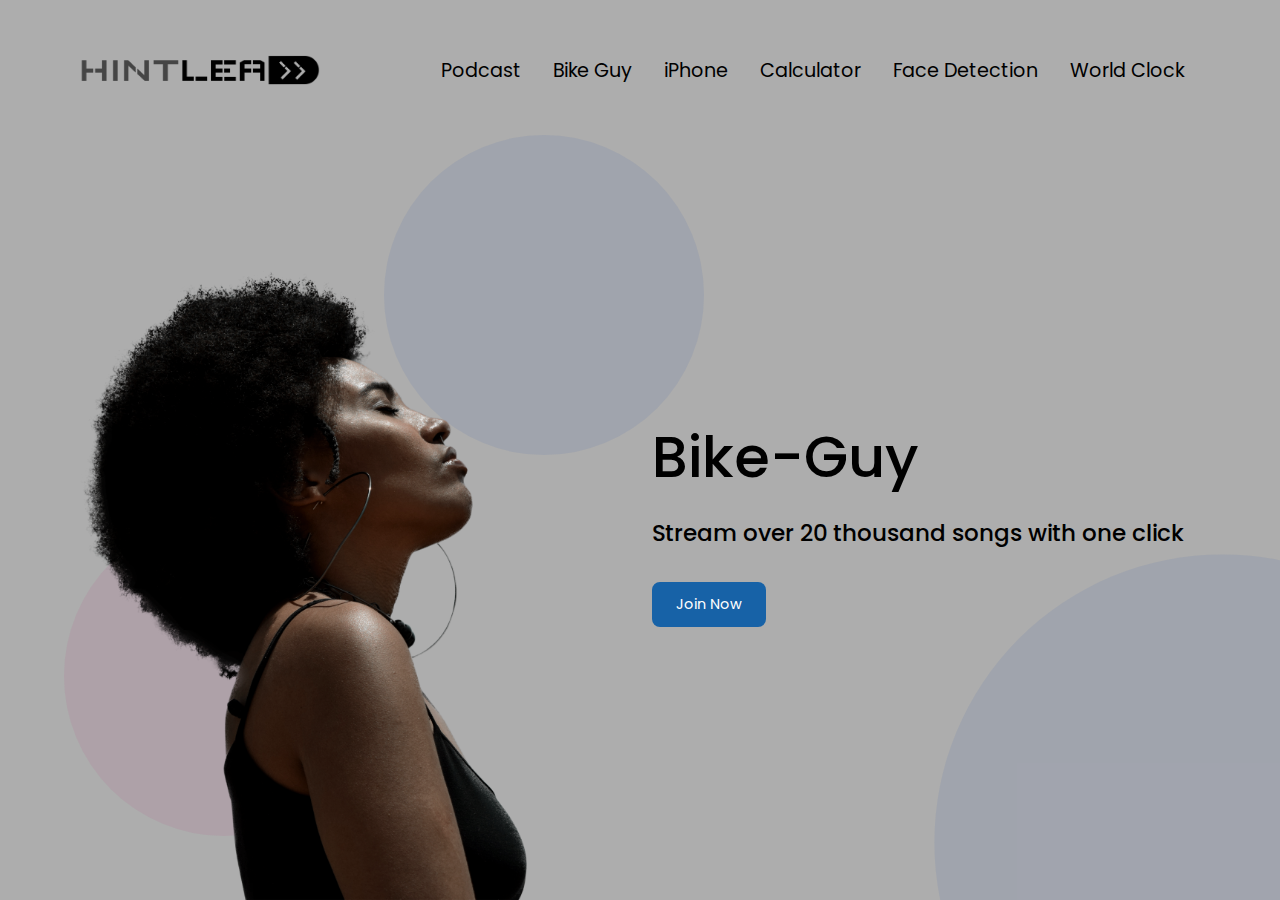
==== bike-guy.html @ e9560322 "first commit" ====
<!DOCTYPE html>
<html lang="en">

<head>
  <meta charset="UTF-8">
  <meta name="viewport" content="width=device-width, initial-scale=1.0">
  <meta http-equiv="X-UA-Compatible" content="ie=edge">
  <link href="!styles.css" rel="stylesheet">
  <link href="bike-guy.css" rel="stylesheet">
  <title>Soundwave</title>
</head>

<body class="container full-height-grow">
  <header class="main-header">
    <a href="/" class="brand-logo">
      <img src="img/!Frame-54GBlack.png" height="30">
      <!-- <div class="brand-logo-name">Calculator</div> -->
    </a>
    <nav class="main-nav">
      <ul>
        <li><a href="podcast.html">Podcast</a></li>
        <li><a href="bike-guy.html">Bike Guy</a></li>
        <li><a href="iPhone8.html">iPhone</a></li>
        <li><a href="calculator.html">Calculator</a></li>
        <li><a href="face-detection.html">Face Detection</a></li>
        <li><a href="world-clock.html">World Clock</a></li>
      </ul>
    </nav>
  </header>



  <section class="home-main-section">
    <div class="img-wrapper">
      <div class="lady-image"></div>
    </div>
    <div class="call-to-action">
      <h1 class="title">Bike-Guy</h1>
      <span class="subtitle">Stream over 20 thousand songs with one click</span>
      <a href="join.html" class="btn">Join Now</a>
    </div>
  </section>





  <div class="home-page-circle-1"></div>
  <div class="home-page-circle-2"></div>
  <div class="home-page-circle-3"></div>
</body>

</html>
---- !styles.css ----
@import url('https://fonts.googleapis.com/css?family=Poppins:400,500,700');

*, *::before, *::after {
  box-sizing: border-box;
}

body {
  padding: 0;
  margin: 0;
  background-color: #adadad;
  font-family: Poppins, sans-serif;
  font-size: 1.2rem;
  color: rgb(0, 0, 0);
  min-height: 100vh;
}


.full-height-grow {
  display: flex;
  flex-direction: column;
}

.brand-logo {
  display: flex;
  align-items: center;
  font-size: 1.25em;
  color: inherit;
  text-decoration: none;
}

.brand-logo-name {
  margin-left: 1rem;
}

.main-nav ul, .footer-nav ul {
  display: flex;
  margin: 0;
  padding: 0;
  list-style: none;
}

.main-nav a, .footer-nav a {
  color: inherit;
  text-decoration: none;
  padding: 1rem;
}

.main-nav a:hover, .footer-nav a:hover  {
  color: #adadad;
}

.main-header, .main-footer {
  display: flex;
  justify-content: space-between;
  align-items: center;
}

.main-header {
  height: 140px;
}

.main-footer {
  height: 70px;
  background-color: #202027;
  font-weight: bold;
  color: white;
}

.social-link img {
  width: 1em;
  margin-right: .25rem;
}

.main-footer .container {
  display: flex;
  justify-content: space-between;
}

.container {
  max-width: 1200px;
  margin: 0 auto;
  padding: 0 40px;
  flex-grow: 1;
}

.title {
  font-weight: 500;
  font-size: 3em;
  margin-bottom: 1rem;
  margin-top: 0;
}

.subtitle {
  font-weight: 500;
  font-size: 1.2em;
  margin-bottom: 2rem;
}

.btn {
  color: white;
  background-color: #1762A7;
  padding: .75rem 1.5rem;
  border-radius: .5rem;
  text-decoration: none;
  font-size: .9rem;
  outline: none;
  border: none;
  cursor: pointer;
}

.btn:hover {
  background-color: #2180d8;
}

.btn:focus {
  background-color: #2796ff;
}
---- bike-guy.css ----
.home-main-section {
  display: flex;
  align-items: stretch;
  justify-content: space-between;
  flex-grow: 1;
}

.home-main-section .img-wrapper {
  flex-grow: 1;
  flex-direction: column;
  display: flex;
  align-items: stretch;
  justify-content: flex-end;
}

.home-main-section .lady-image {
  background-image: url(img/landing-page-girl.png);
  flex-grow: 1;
  max-height: 70vh;
  min-width: 30vw;
  background-size: contain;
  background-repeat: no-repeat;
  background-position: bottom left;
}

.home-main-section .call-to-action {
  display: flex;
  flex-direction: column;
  align-items: flex-start;
  margin: 1rem;
  align-self: center;
}

@media (max-width: 900px) {
  .home-main-section .img-wrapper {
    display: none;
  }

  .home-main-section {
    justify-content: center;
  }
}

.home-page-circle-1 {
  position: absolute;
  width: 25vw;
  height: 25vw;
  border-radius: 50%;
  background-color: rgb(188, 58, 128, .1);
  bottom: 5vw;
  left: 5vw;
  z-index: -1;
}

.home-page-circle-2 {
  position: absolute;
  width: 25vw;
  height: 25vw;
  border-radius: 50%;
  background-color: rgb(52, 87, 178, .1);
  top: 15vh;
  left: 30vw;
  z-index: -1;
}

.home-page-circle-3 {
  position: absolute;
  overflow: hidden;
  width: 45vw;
  height: 45vw;
  bottom: 0;
  right: 0;
  z-index: -1;
}

.home-page-circle-3::before {
  content: '';
  transform: translate(40%, 40%);
  position: absolute;
  height: 100%;
  width: 100%;
  border-radius: 50%;
  background-color: rgb(52, 87, 178, .1);
}
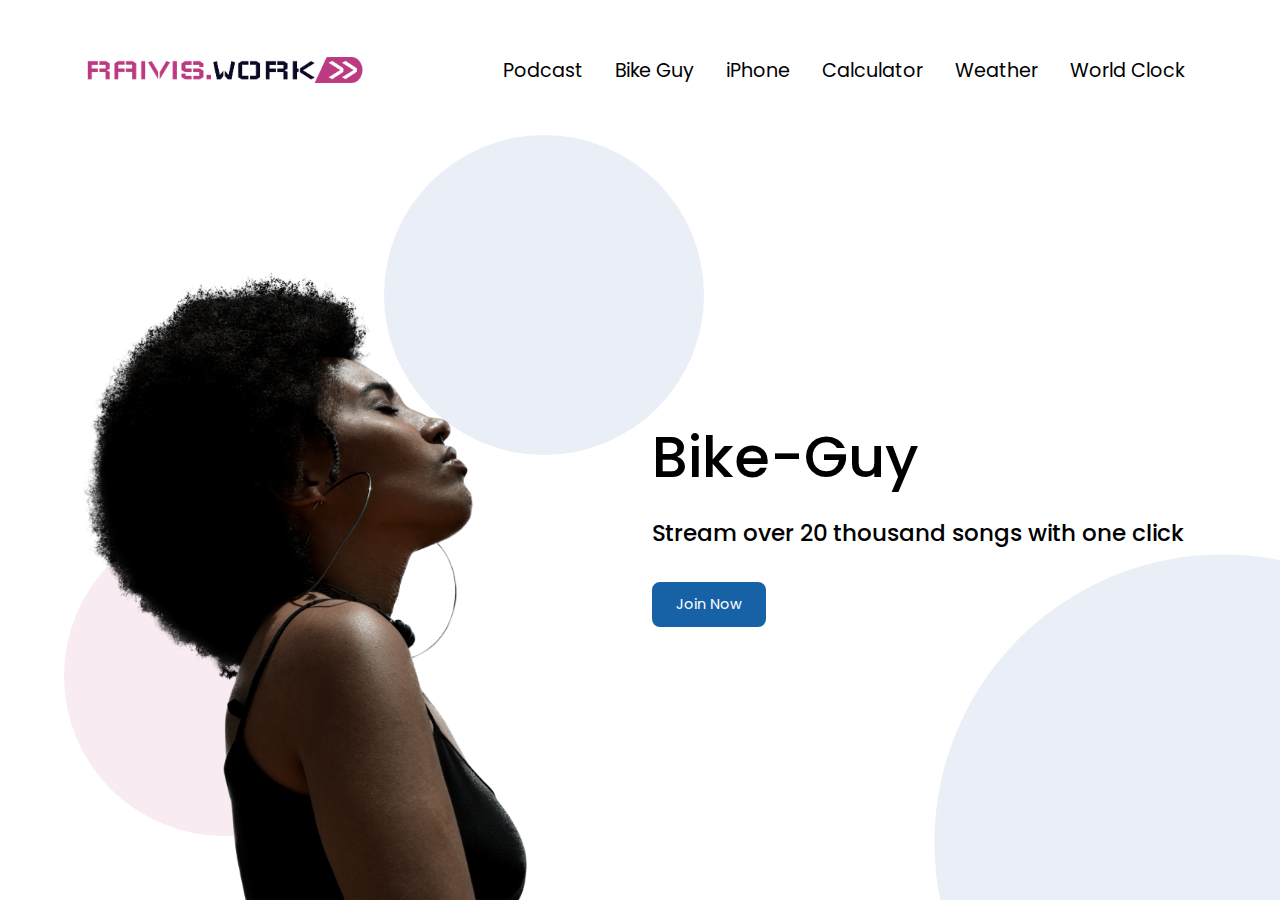
==== commit 61563eac: "major update" ====
--- a/bike-guy.html
+++ b/bike-guy.html
@@ -13,7 +13,7 @@
 <body class="container full-height-grow">
   <header class="main-header">
     <a href="/" class="brand-logo">
-      <img src="img/!Frame-54GBlack.png" height="30">
+      <img src="img/Frame-245.png" height="26">
       <!-- <div class="brand-logo-name">Calculator</div> -->
     </a>
     <nav class="main-nav">
@@ -22,7 +22,7 @@
         <li><a href="bike-guy.html">Bike Guy</a></li>
         <li><a href="iPhone8.html">iPhone</a></li>
         <li><a href="calculator.html">Calculator</a></li>
-        <li><a href="face-detection.html">Face Detection</a></li>
+        <li><a href="weather.html">Weather</a></li>
         <li><a href="world-clock.html">World Clock</a></li>
       </ul>
     </nav>
--- a/!styles.css
+++ b/!styles.css
@@ -7,7 +7,7 @@
 body {
   padding: 0;
   margin: 0;
-  background-color: #adadad;
+  background-color: #ffffff;
   font-family: Poppins, sans-serif;
   font-size: 1.2rem;
   color: rgb(0, 0, 0);
@@ -46,7 +46,7 @@
 }
 
 .main-nav a:hover, .footer-nav a:hover  {
-  color: #adadad;
+  color: #BC3A80;
 }
 
 .main-header, .main-footer {
@@ -96,6 +96,17 @@
   margin-bottom: 2rem;
 }
 
+
+.join-text {
+  font-size: 3.5em;
+  font-weight: bold;
+  margin: 0;
+}
+
+.accent-text {
+  color: #BC3A80;
+}
+
 .btn {
   color: white;
   background-color: #1762A7;
